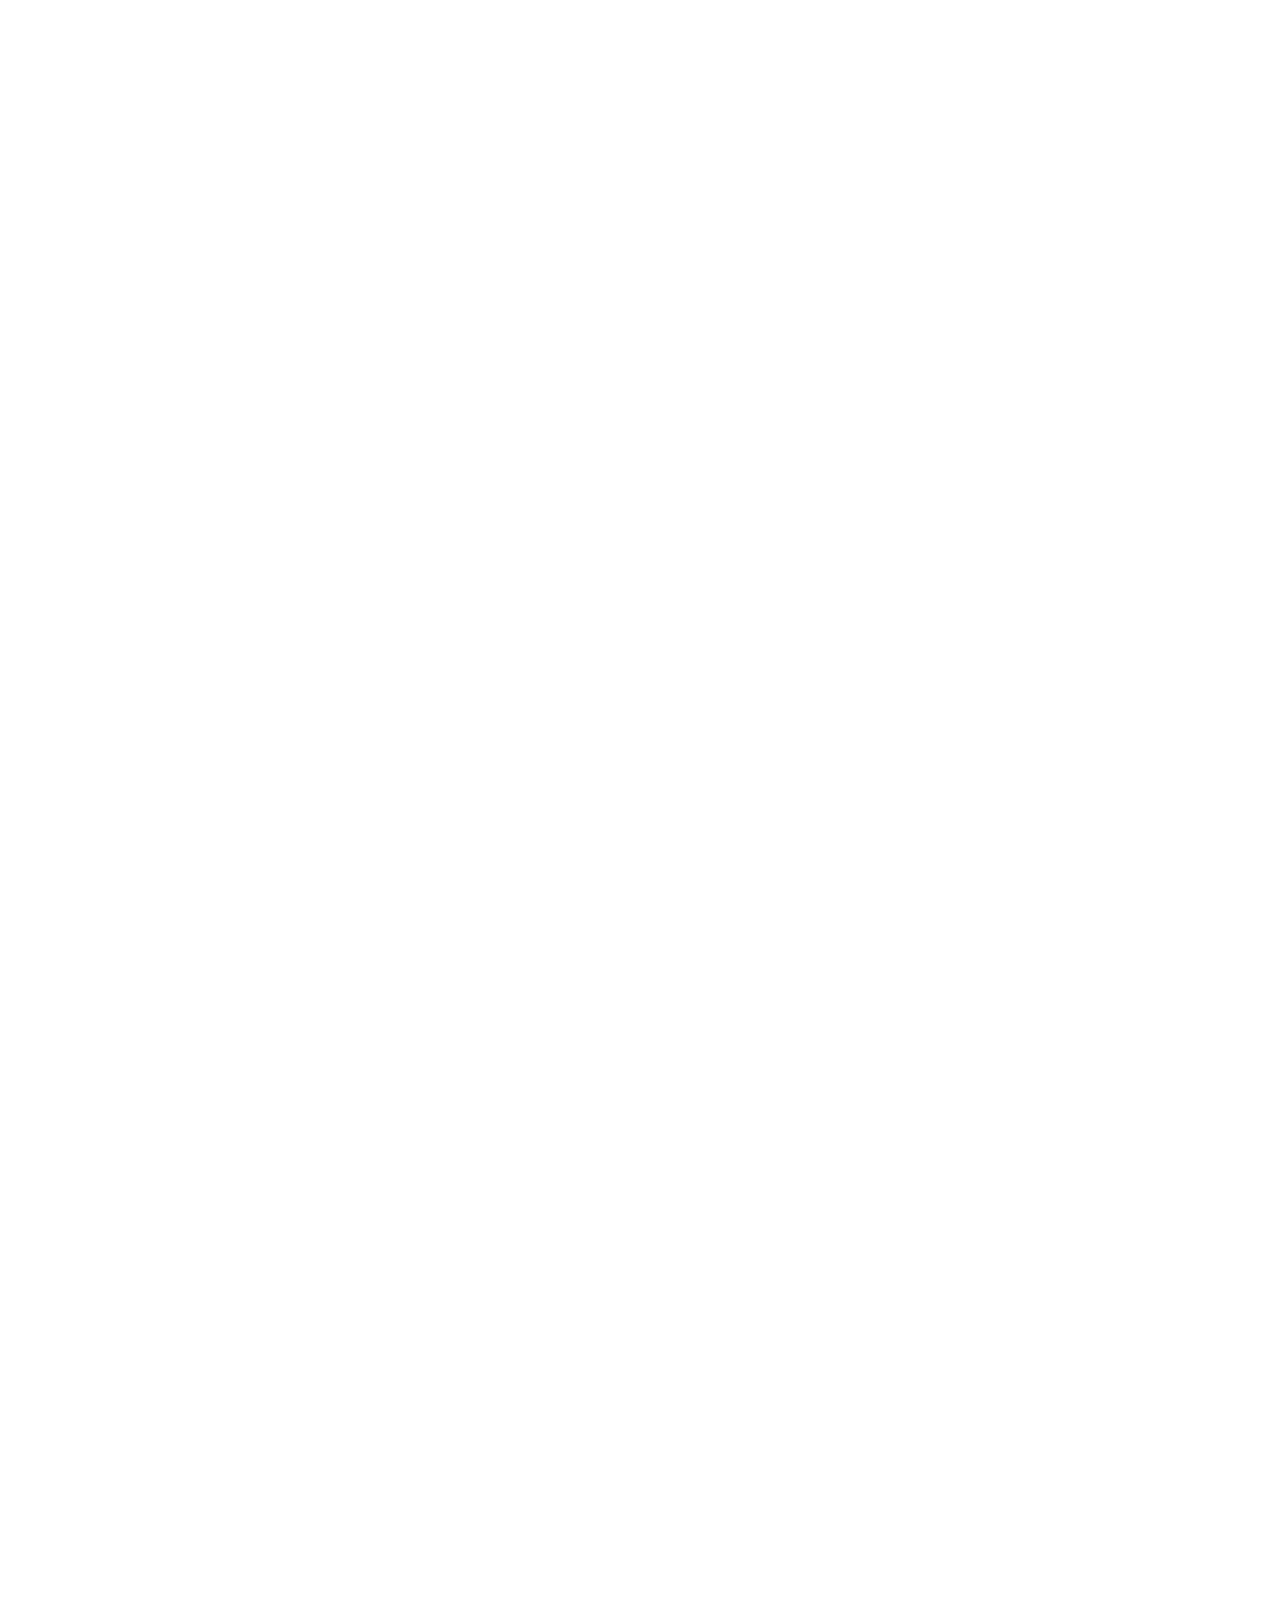
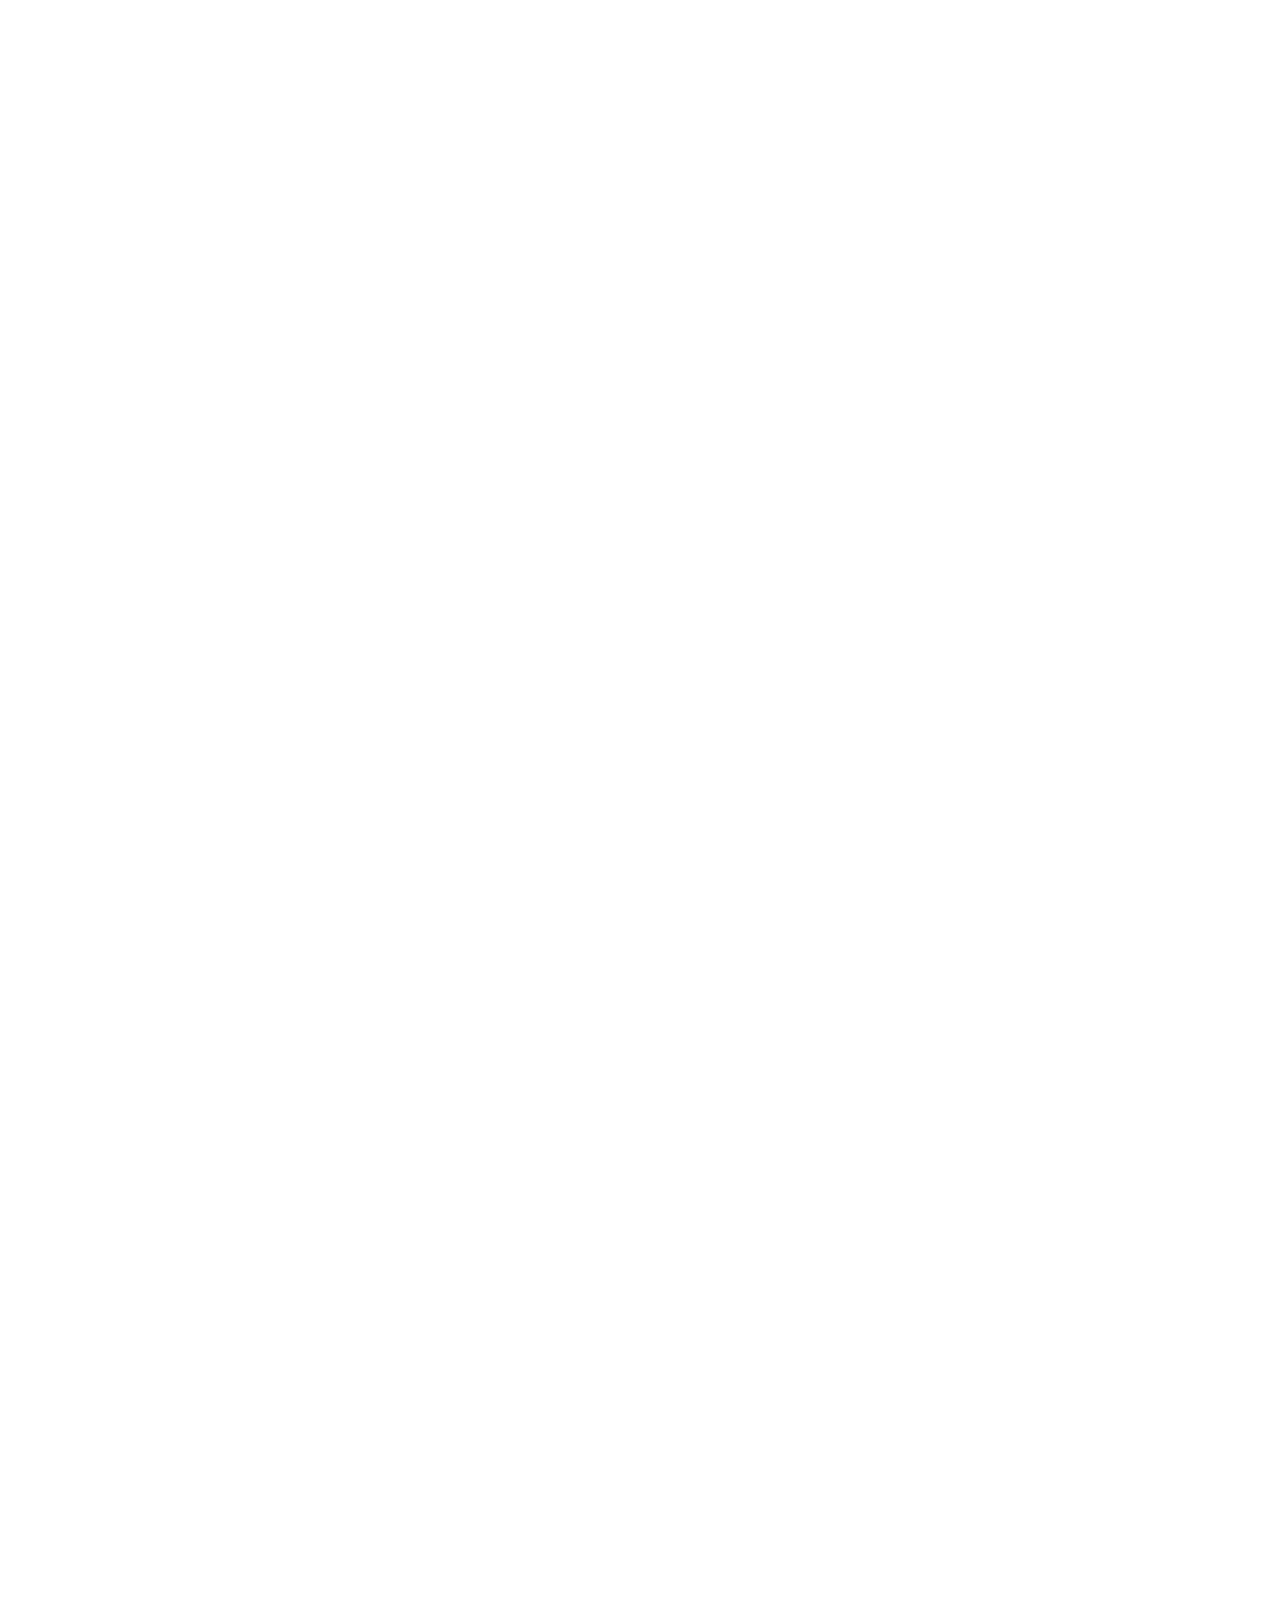
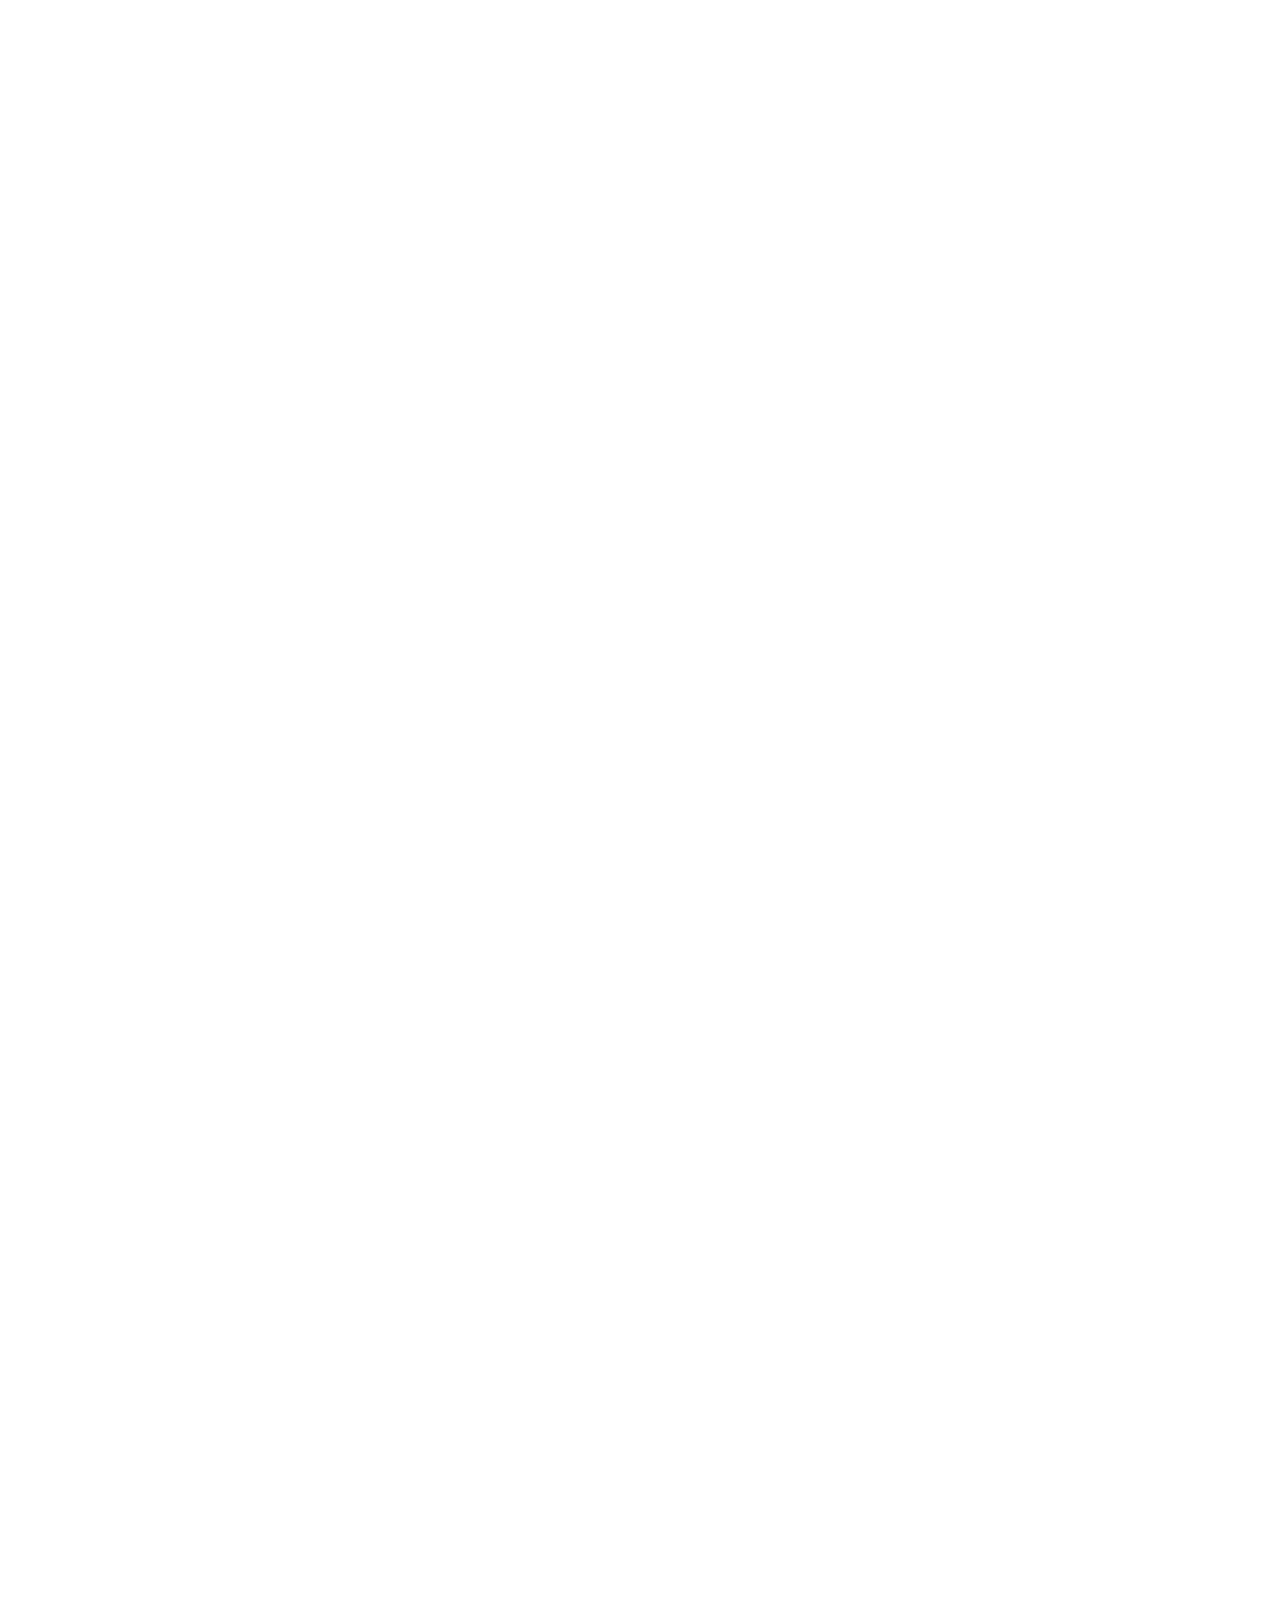
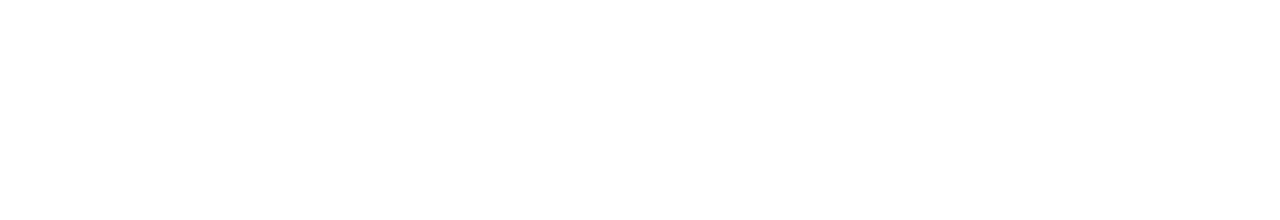
==== index.html @ 6104726f "Initial commit." ====
<!DOCTYPE HTML>
<html lang="en">
  <head>
   <meta charset="UTF-8">
   <title>HexGrid</title>
  </head>
  <body>
    <canvas id="canvas" width="8000" height="5000">
    <script src="main.js"></script>
  </body>
</html>
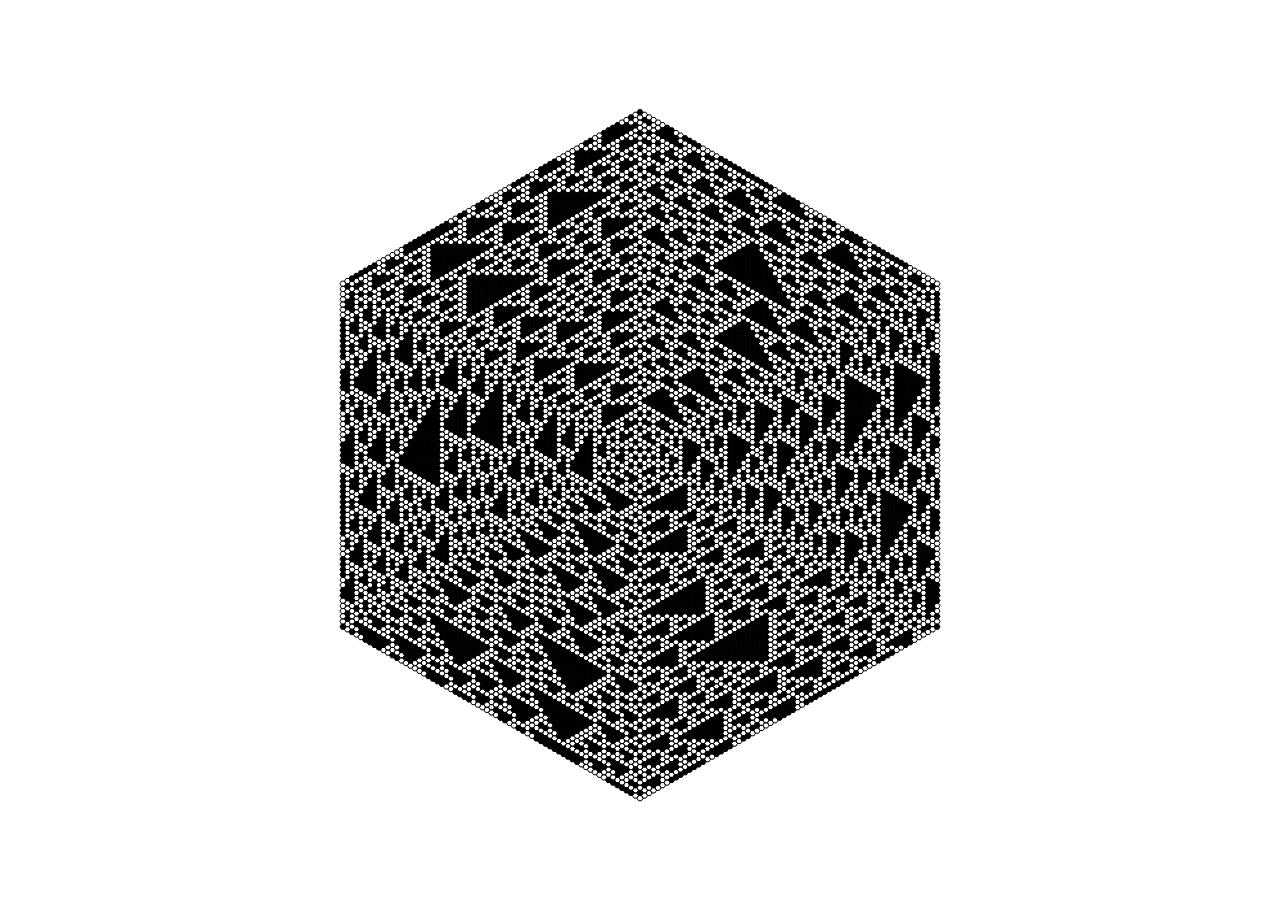
==== commit 28d21cdd: "Add resizing." ====
--- a/index.html
+++ b/index.html
@@ -3,9 +3,10 @@
   <head>
    <meta charset="UTF-8">
    <title>HexGrid</title>
+   <link rel="stylesheet" href="styles.css">
   </head>
   <body>
-    <canvas id="canvas" width="8000" height="5000">
+    <canvas id="canvas" width="1" height="1">
     <script src="main.js"></script>
   </body>
 </html>--- a/styles.css
+++ b/styles.css
@@ -0,0 +1,6 @@
+html, body {
+    width:  100%;
+    height: 100%;
+    margin: 0;
+    overflow: hidden;
+}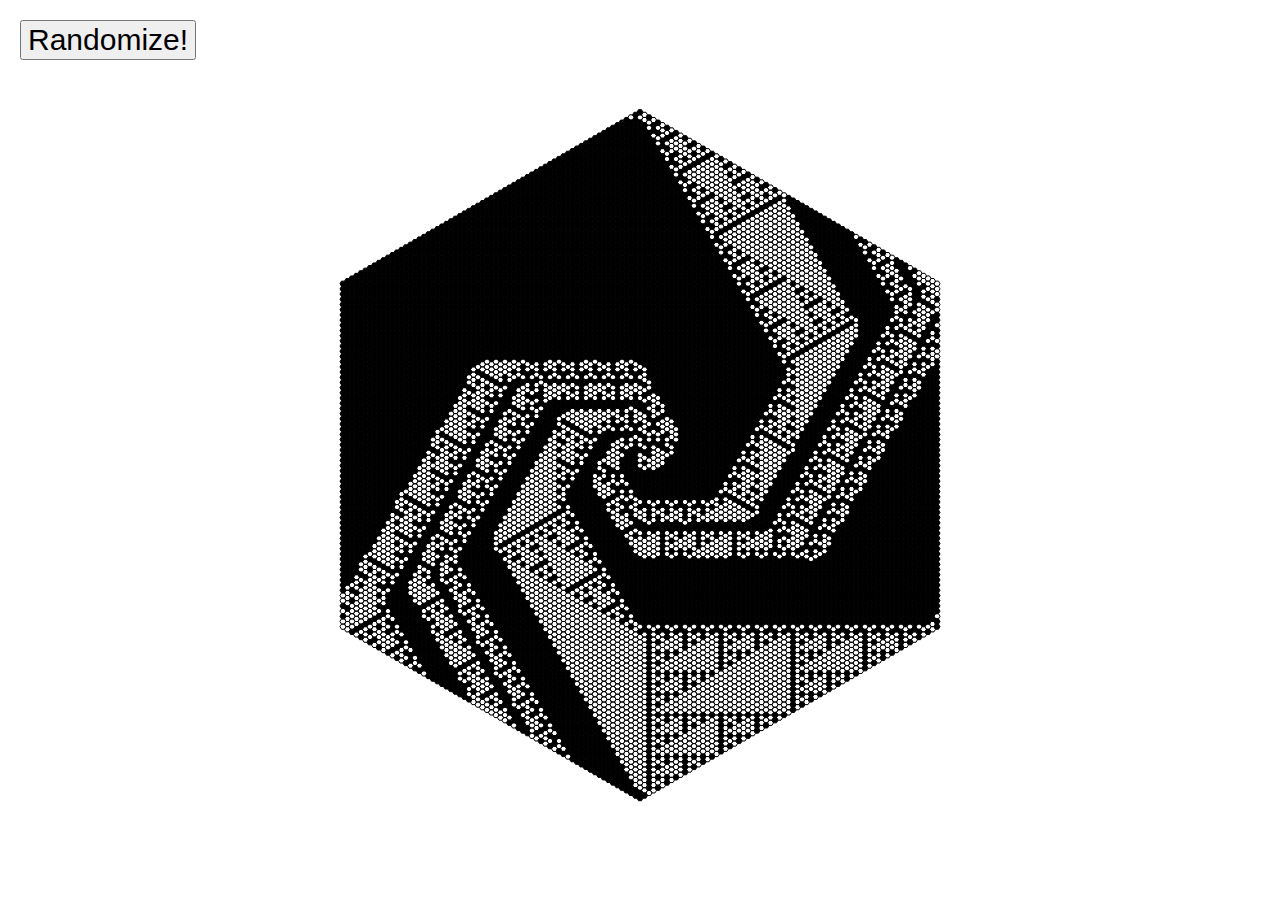
==== commit 9a7466e2: "Add randomize button." ====
--- a/index.html
+++ b/index.html
@@ -6,6 +6,7 @@
    <link rel="stylesheet" href="styles.css">
   </head>
   <body>
+    <button onclick="randomize()">Randomize!</button>
     <canvas id="canvas" width="1" height="1">
     <script src="main.js"></script>
   </body>
--- a/styles.css
+++ b/styles.css
@@ -3,4 +3,11 @@
     height: 100%;
     margin: 0;
     overflow: hidden;
+}
+
+button {
+    position: absolute;
+    top: 20px;
+    left: 20px;
+    font-size: 30px;
 }